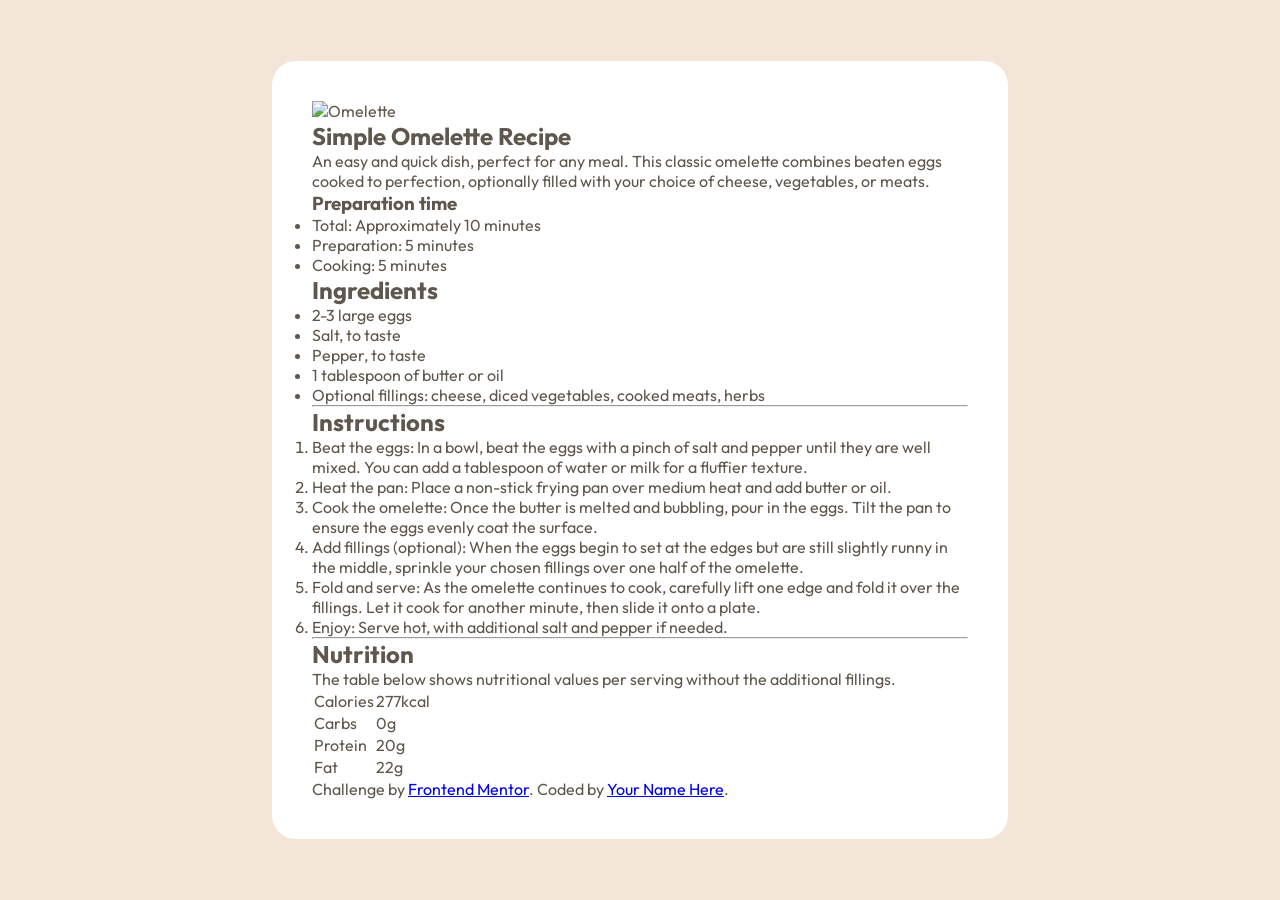
==== html/index.html @ 17de7040 "add recipe card and body colors fixed" ====
<!DOCTYPE html>
<html lang="en">
<head>
  <meta charset="UTF-8">
  <meta name="viewport" content="width=device-width, initial-scale=1.0"> <!-- displays site properly based on user's device -->

  <link rel="icon" type="image/png" sizes="32x32" href="./assets/images/favicon-32x32.png">
  <link rel="stylesheet" href="/css/style.css">

  <title>Frontend Mentor | Recipe page</title>

  <link rel="preconnect" href="https://fonts.googleapis.com">
  <link rel="preconnect" href="https://fonts.gstatic.com" crossorigin>
  <link href="https://fonts.googleapis.com/css2?family=Young+Serif&family=Outfit:wght@400;600;700&display=swap" rel="stylesheet">
  
</head>

<body>

  <main class="container">

    <article class="recipe-card">

      <img src="image-omelette.jpeg" alt="Omelette">


      <div class="content">

        <h1 class="recipe-title">Simple Omelette Recipe</h1>

        <p class="recipe-intro">An easy and quick dish, perfect for any meal. This classic omelette combines beaten eggs cooked 
           to perfection, optionally filled with your choice of cheese, vegetables, or meats.</p>

        <section class="prep-box">

          <h3>Preparation time</h3>

          <ul>
            <li>Total: Approximately 10 minutes</li>  
            <li>Preparation: 5 minutes</li>
            <li>Cooking: 5 minutes</li>
          </ul>
        
        </section>

        <section class="section">

          <h2 class="section-title">Ingredients</h2>

          <ul class="list-dots">
            <li>2-3 large eggs</li>
            <li>Salt, to taste</li>
            <li>Pepper, to taste</li>
            <li>1 tablespoon of butter or oil</li>
            <li>Optional fillings: cheese, diced vegetables, cooked meats, herbs</li>  
          </ul>

        </section>

        <hr class="divider">

        <section class="section">

          <h2 class="section-title">Instructions</h2>

          <ol class="list numbers">
            <li>Beat the eggs: In a bowl, beat the eggs with a pinch of salt and pepper until they are well mixed. 
          You can add a tablespoon of water or milk for a fluffier texture.</li>
            <li>Heat the pan: Place a non-stick frying pan over medium heat and add butter or oil.</li>
            <li>  Cook the omelette: Once the butter is melted and bubbling, pour in the eggs. Tilt the pan to ensure 
          the eggs evenly coat the surface.</li>
            <li> Add fillings (optional): When the eggs begin to set at the edges but are still slightly runny in the 
          middle, sprinkle your chosen fillings over one half of the omelette.</li>
            <li>Fold and serve: As the omelette continues to cook, carefully lift one edge and fold it over the 
          fillings. Let it cook for another minute, then slide it onto a plate.
          </li>
            <li>Enjoy: Serve hot, with additional salt and pepper if needed.</li>
          </ol>

        </section>

        <hr class="divider">

        <section class="section">

          <h2 class="section-title">Nutrition</h2>

          <p>The table below shows nutritional values per serving without the additional fillings.</p>

          <table class="nutrition table">

            <tr>
              <td>Calories</td>
              <td>277kcal</td>
            </tr>

            <tr>
              <td>Carbs</td>
              <td>0g</td>
            </tr>

            <tr>
              <td>Protein</td>
              <td>20g</td>
            </tr>

            <tr>
              <td>Fat</td>
              <td>22g</td>
            </tr>

          </table>

        </section>
  
  <div class="attribution">
    Challenge by <a href="https://www.frontendmentor.io?ref=challenge" target="_blank">Frontend Mentor</a>. 
    Coded by <a href="#">Your Name Here</a>.
  </div>

      </div>
    </article>
  </main>

</body>
</html>
---- css/style.css ----
@import url('https://fonts.googleapis.com/css2?family=Young+Serif&family=Outfit:wght@400;600;700&display=swap') 
;

* {
   
    box-sizing: border-box;
    margin: 0;
    padding: 0;
}

body {

font-family: 'Outfit', sans-serif;
font-size: 16px;
background-color: hsl(30, 54%, 90%);
color: hsl(30, 10%, 34%);    
display: flex;
justify-content: center;
align-items: center;
min-height: 100vh;
padding: 40px 20px;

}

.recipe-card {

    background-color: white;
    max-width: 736px;
    border-radius: 24px;
    padding: 40px;
}
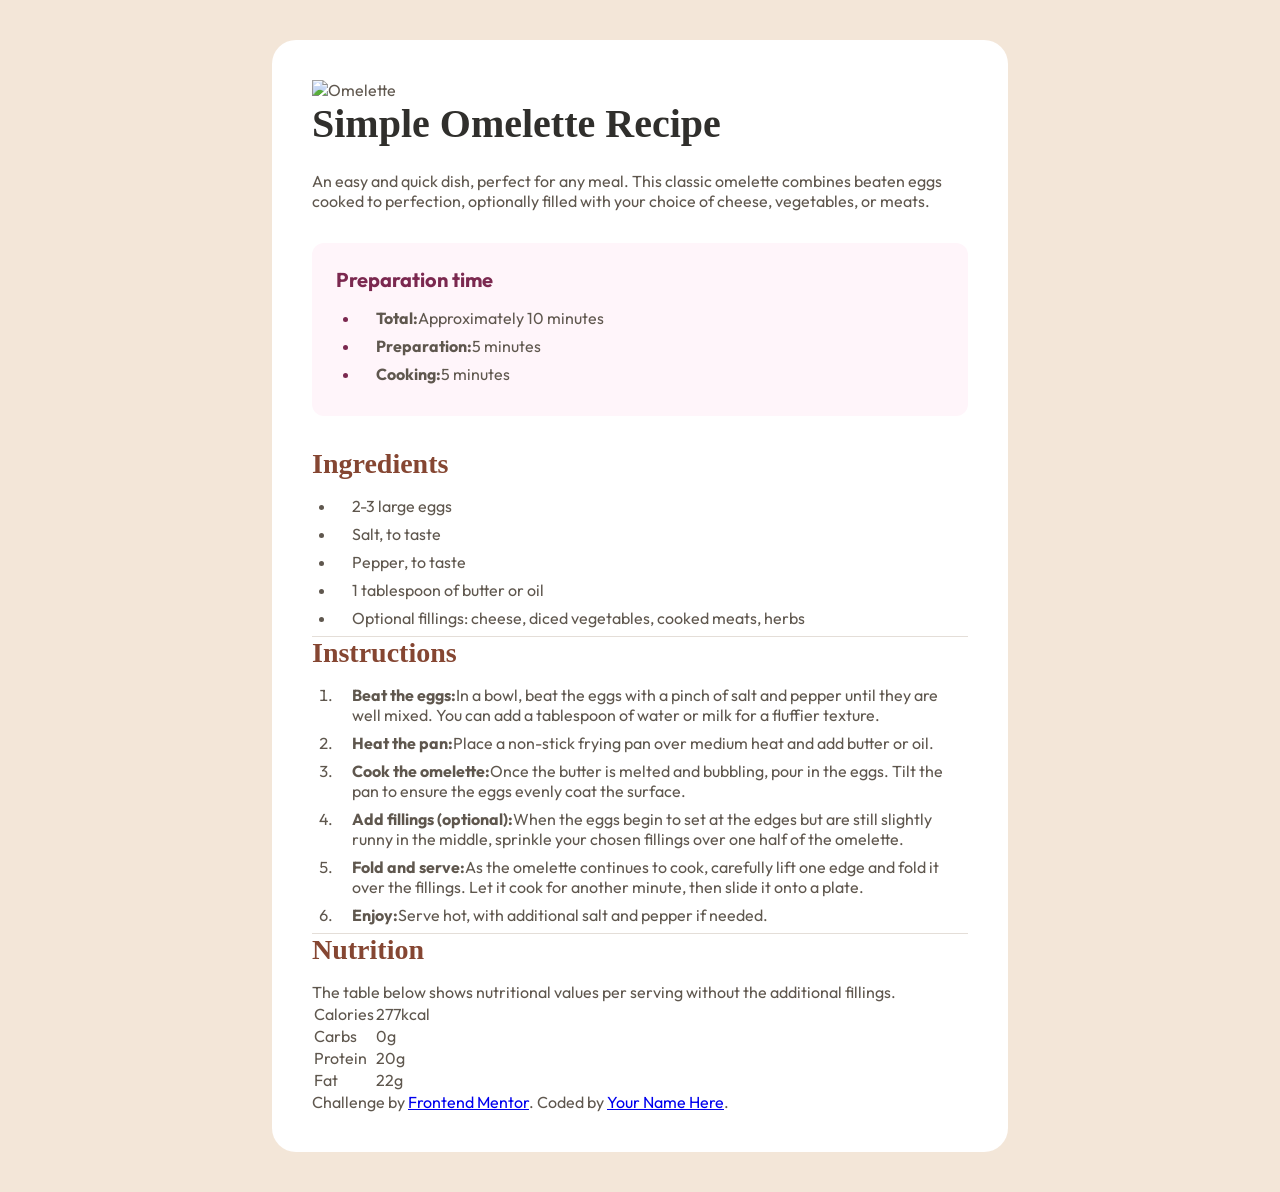
==== commit 6ded5725: "add strong style in html" ====
--- a/html/index.html
+++ b/html/index.html
@@ -36,9 +36,9 @@
           <h3>Preparation time</h3>
 
           <ul>
-            <li>Total: Approximately 10 minutes</li>  
-            <li>Preparation: 5 minutes</li>
-            <li>Cooking: 5 minutes</li>
+            <li> <strong>Total:</strong>Approximately 10 minutes</li>  
+            <li> <strong>Preparation:</strong>5 minutes</li>
+            <li> <strong>Cooking:</strong>5 minutes</li>
           </ul>
         
         </section>
@@ -64,17 +64,17 @@
           <h2 class="section-title">Instructions</h2>
 
           <ol class="list numbers">
-            <li>Beat the eggs: In a bowl, beat the eggs with a pinch of salt and pepper until they are well mixed. 
+            <li> <strong>Beat the eggs:</strong>In a bowl, beat the eggs with a pinch of salt and pepper until they are well mixed. 
           You can add a tablespoon of water or milk for a fluffier texture.</li>
-            <li>Heat the pan: Place a non-stick frying pan over medium heat and add butter or oil.</li>
-            <li>  Cook the omelette: Once the butter is melted and bubbling, pour in the eggs. Tilt the pan to ensure 
+            <li> <strong>Heat the pan:</strong>Place a non-stick frying pan over medium heat and add butter or oil.</li>
+            <li> <strong>Cook the omelette:</strong>Once the butter is melted and bubbling, pour in the eggs. Tilt the pan to ensure 
           the eggs evenly coat the surface.</li>
-            <li> Add fillings (optional): When the eggs begin to set at the edges but are still slightly runny in the 
+            <li> <strong>Add fillings (optional):</strong>When the eggs begin to set at the edges but are still slightly runny in the 
           middle, sprinkle your chosen fillings over one half of the omelette.</li>
-            <li>Fold and serve: As the omelette continues to cook, carefully lift one edge and fold it over the 
+            <li> <strong>Fold and serve:</strong>As the omelette continues to cook, carefully lift one edge and fold it over the 
           fillings. Let it cook for another minute, then slide it onto a plate.
           </li>
-            <li>Enjoy: Serve hot, with additional salt and pepper if needed.</li>
+            <li> <strong>Enjoy:</strong>Serve hot, with additional salt and pepper if needed.</li>
           </ol>
 
         </section>
--- a/css/style.css
+++ b/css/style.css
@@ -30,3 +30,93 @@
     padding: 40px;
 }
 
+.hero-image {
+
+    width: 100%;
+    border-radius: 12px;
+    margin-bottom: 40px;
+
+}
+
+.recipe-title {
+
+    font-family: 'Young Serif', serif;
+    color: hsl(40, 5%, 18%);
+    font-size: 40px;
+    margin-bottom: 24px;
+
+}
+
+.section-title {
+
+font-family: 'Young Serif', serif;
+color: hsl(14, 45%, 36%);
+font-size: 28px;
+margin-bottom: 16px;
+
+}
+
+.prep-box {
+    background-color: hsl(330, 100%, 98%);
+    padding: 24px;
+    border-radius: 12px;
+    margin: 32px 0; 
+}
+
+.prep-box h3 {
+
+    color: hsl(332, 51%, 32%);
+    font-size: 20px;
+    margin-bottom: 16px;
+
+}
+
+ul, ol {
+
+    padding-left: 24px;
+
+}
+
+li {
+
+padding-left: 16px;
+margin-bottom: 8px;
+
+}
+
+.prep-box li::marker { color: hsl(332, 51%, 32%); }
+
+.ingredients li::marker { color: hsl(14, 45%, 36%);}
+
+.instructions li::marker {
+
+    color: hsl(14, 45%, 36%);
+    font-weight: 700;
+
+}
+
+hr {
+
+    border: none;
+    border-top: 1px solid hsl(30, 18%, 87%);
+
+}
+
+.nutrition-table {
+
+    width: 100%;
+    border-collapse: collapse;
+
+}
+
+.nutrition-table td {
+
+    padding: 12px 24px;
+    border-bottom: 1px solid hsl(30, 18%, 87%);
+}
+
+.nutrition-table tr:last-child td {
+
+    border-bottom: none;
+}
+
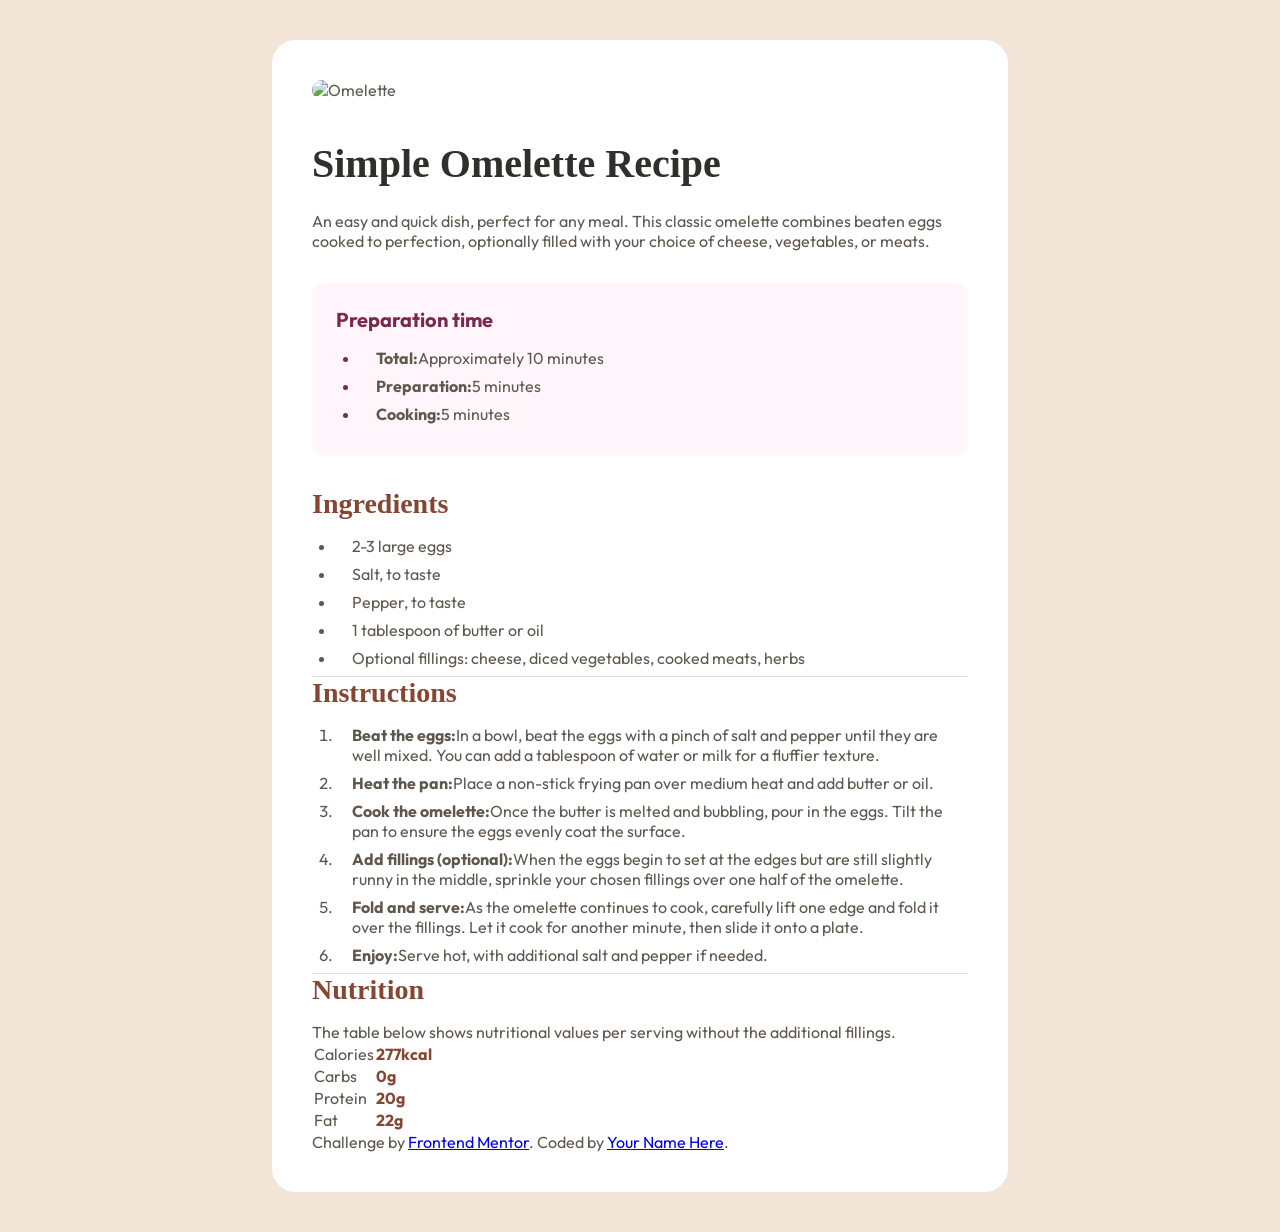
==== commit 7e002929: "add changes" ====
--- a/html/index.html
+++ b/html/index.html
@@ -21,7 +21,7 @@
 
     <article class="recipe-card">
 
-      <img src="image-omelette.jpeg" alt="Omelette">
+      <img src="image-omelette.jpeg" alt="Omelette" class="hero-image">
 
 
       <div class="content">
@@ -91,22 +91,22 @@
 
             <tr>
               <td>Calories</td>
-              <td>277kcal</td>
+              <td class="bold-brown">277kcal</td>
             </tr>
 
             <tr>
               <td>Carbs</td>
-              <td>0g</td>
+              <td class="bold-brown">0g</td>
             </tr>
 
             <tr>
               <td>Protein</td>
-              <td>20g</td>
+              <td class="bold-brown">20g</td>
             </tr>
 
             <tr>
               <td>Fat</td>
-              <td>22g</td>
+              <td class="bold-brown">22g</td>
             </tr>
 
           </table>
--- a/css/style.css
+++ b/css/style.css
@@ -120,3 +120,9 @@
     border-bottom: none;
 }
 
+.bold-brown {
+
+    color: hsl(14, 45%, 36%);
+    font-weight: 700;
+    
+}
